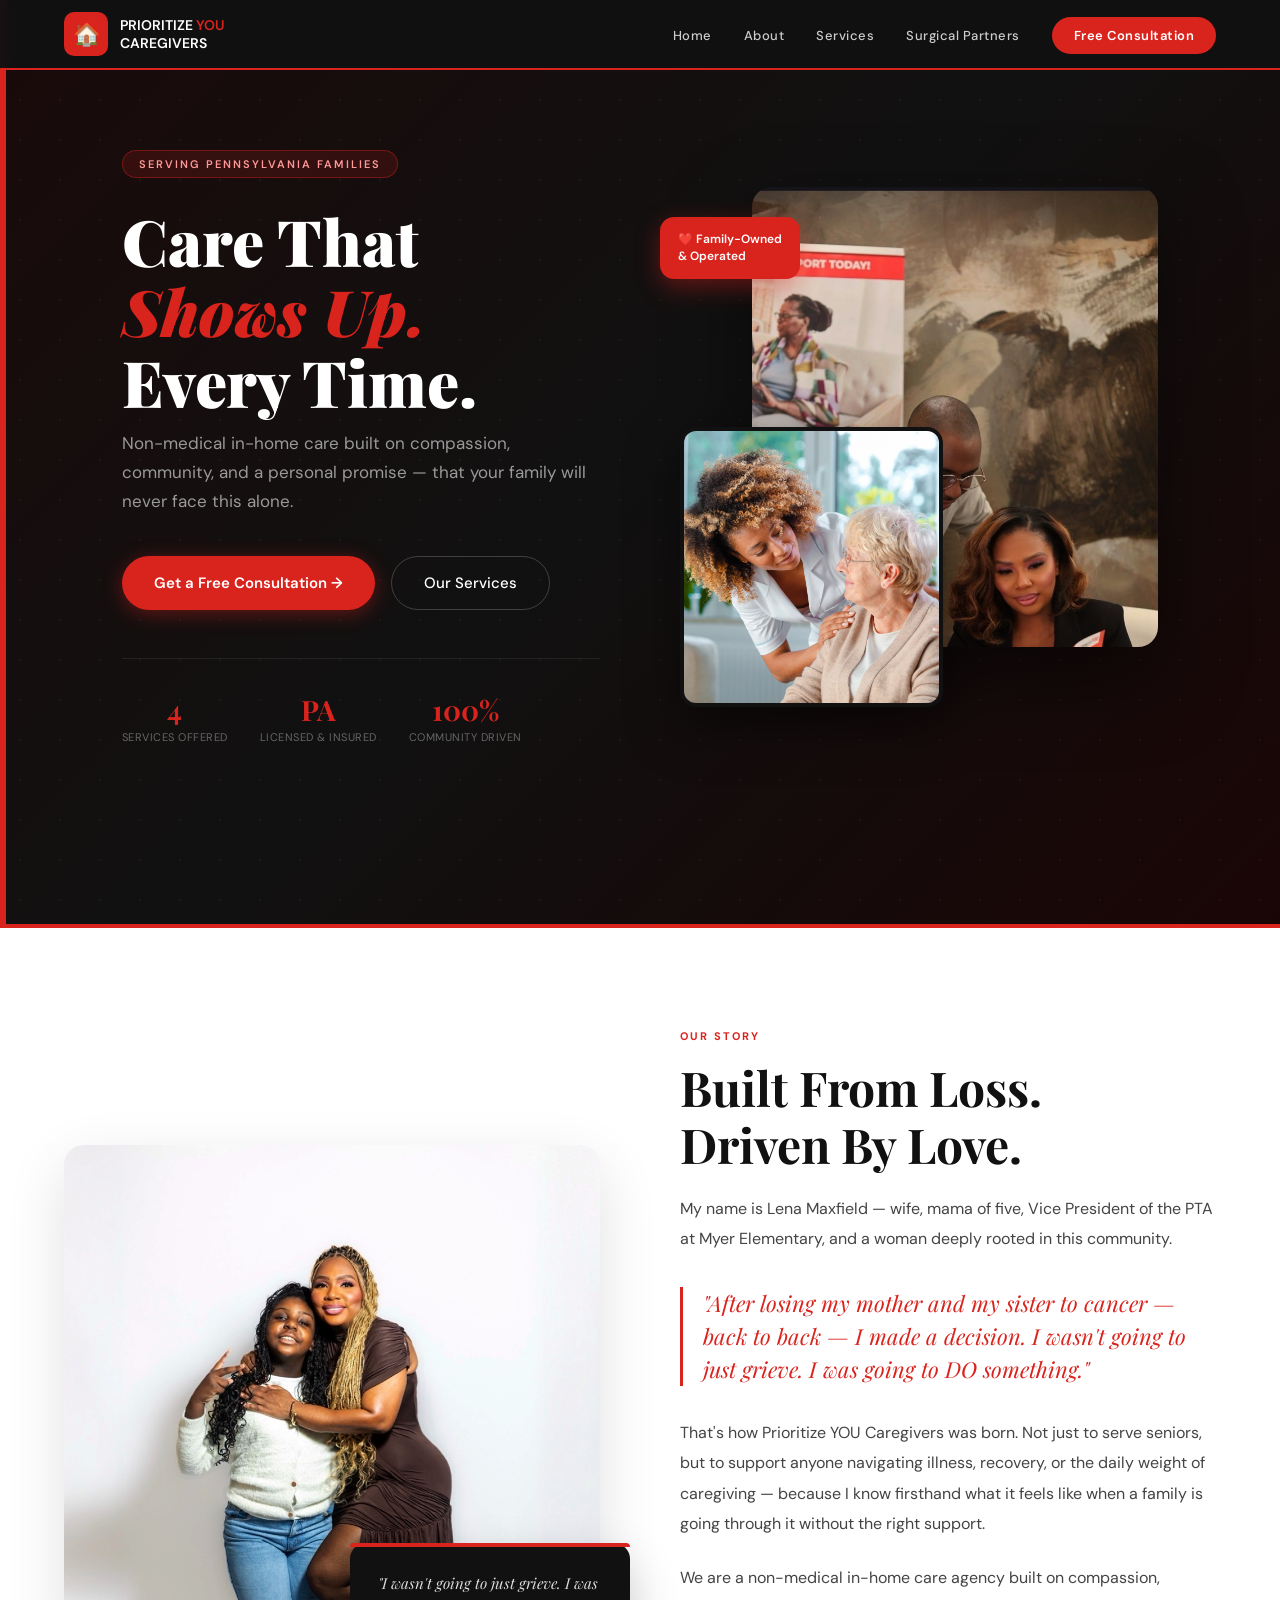
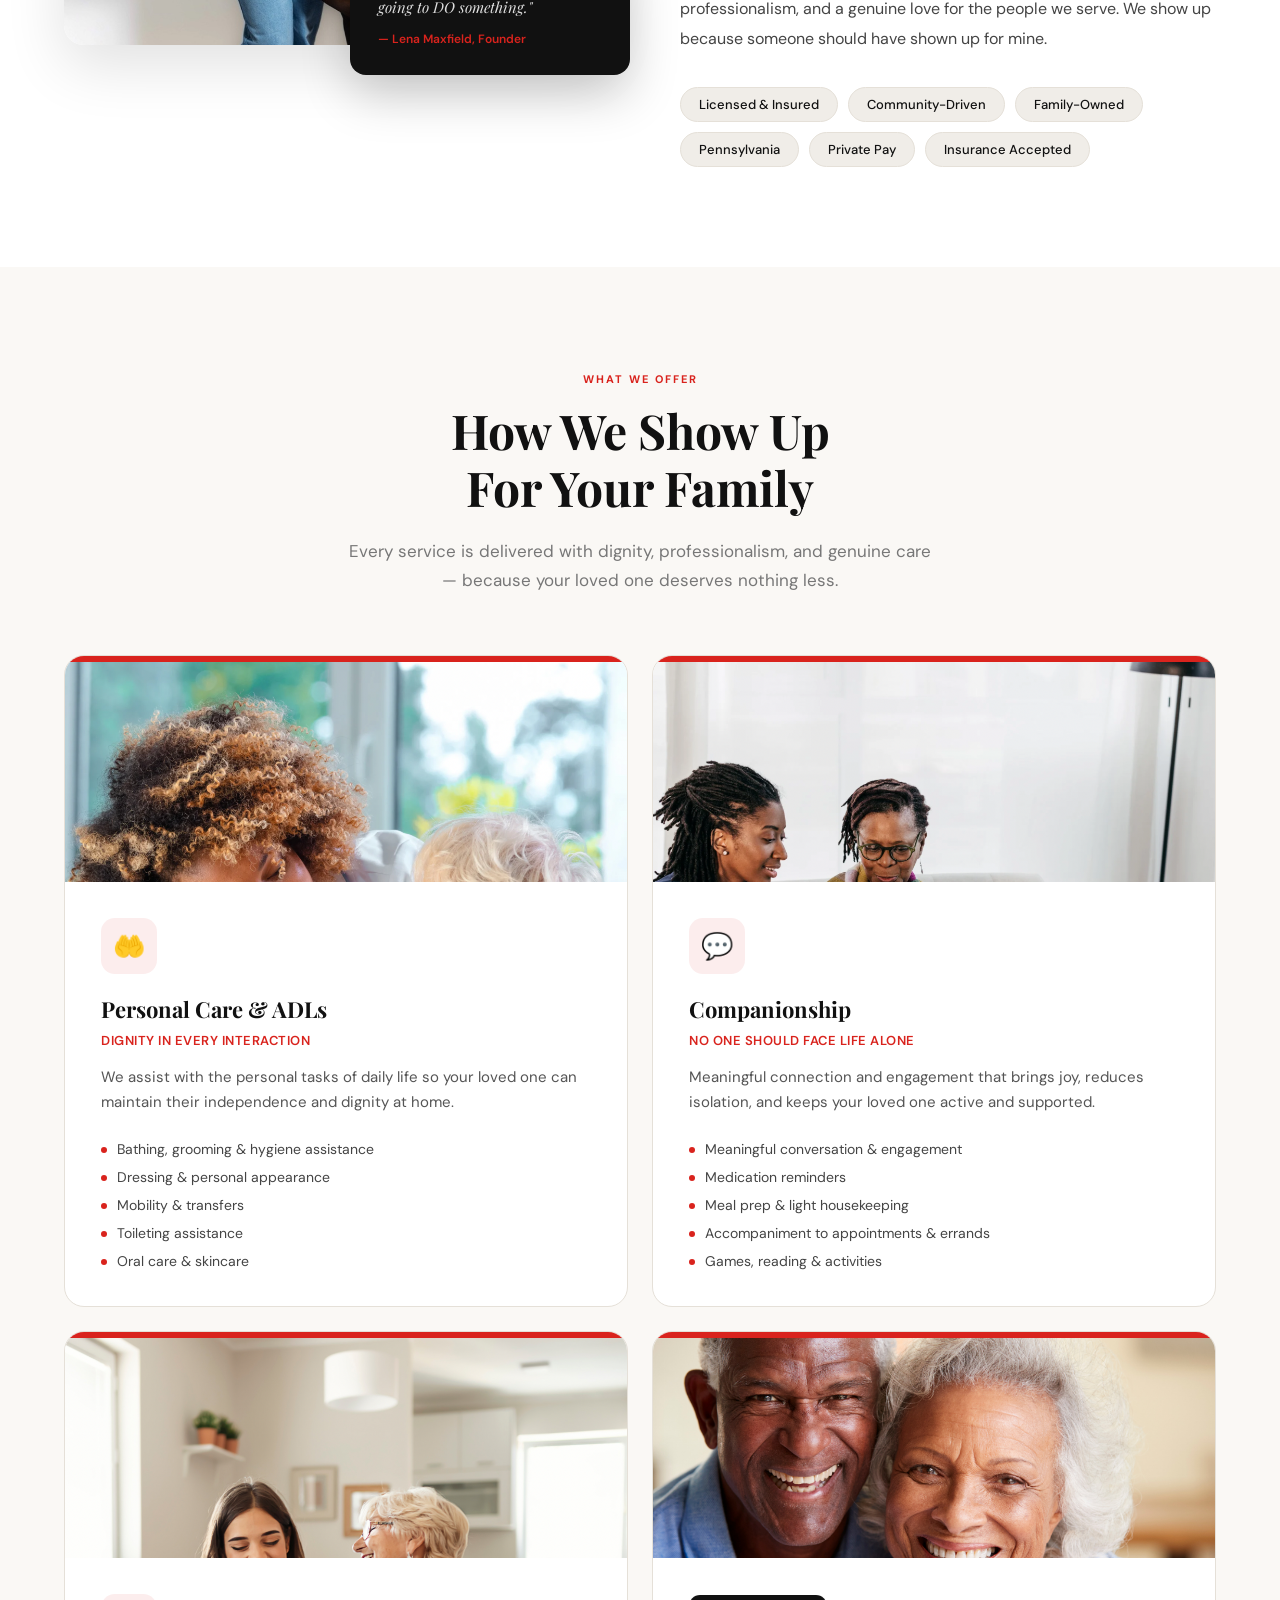
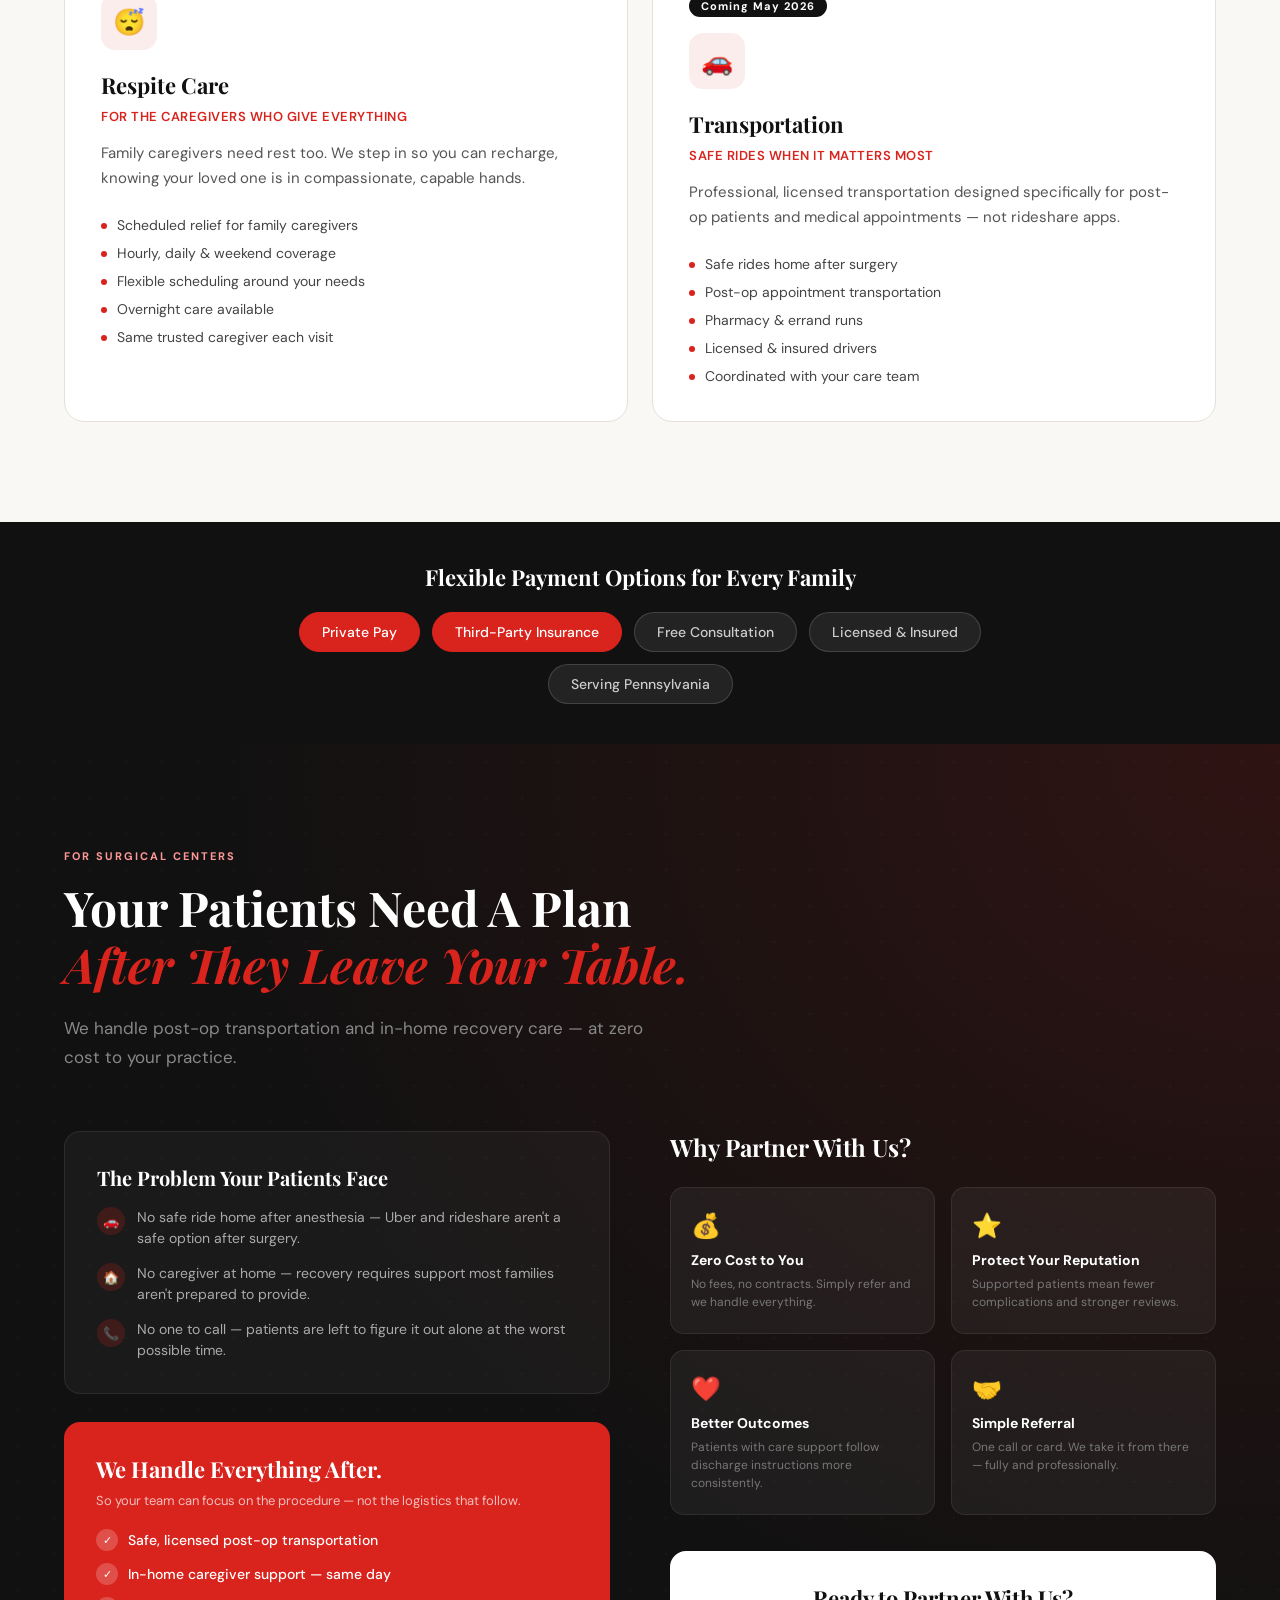
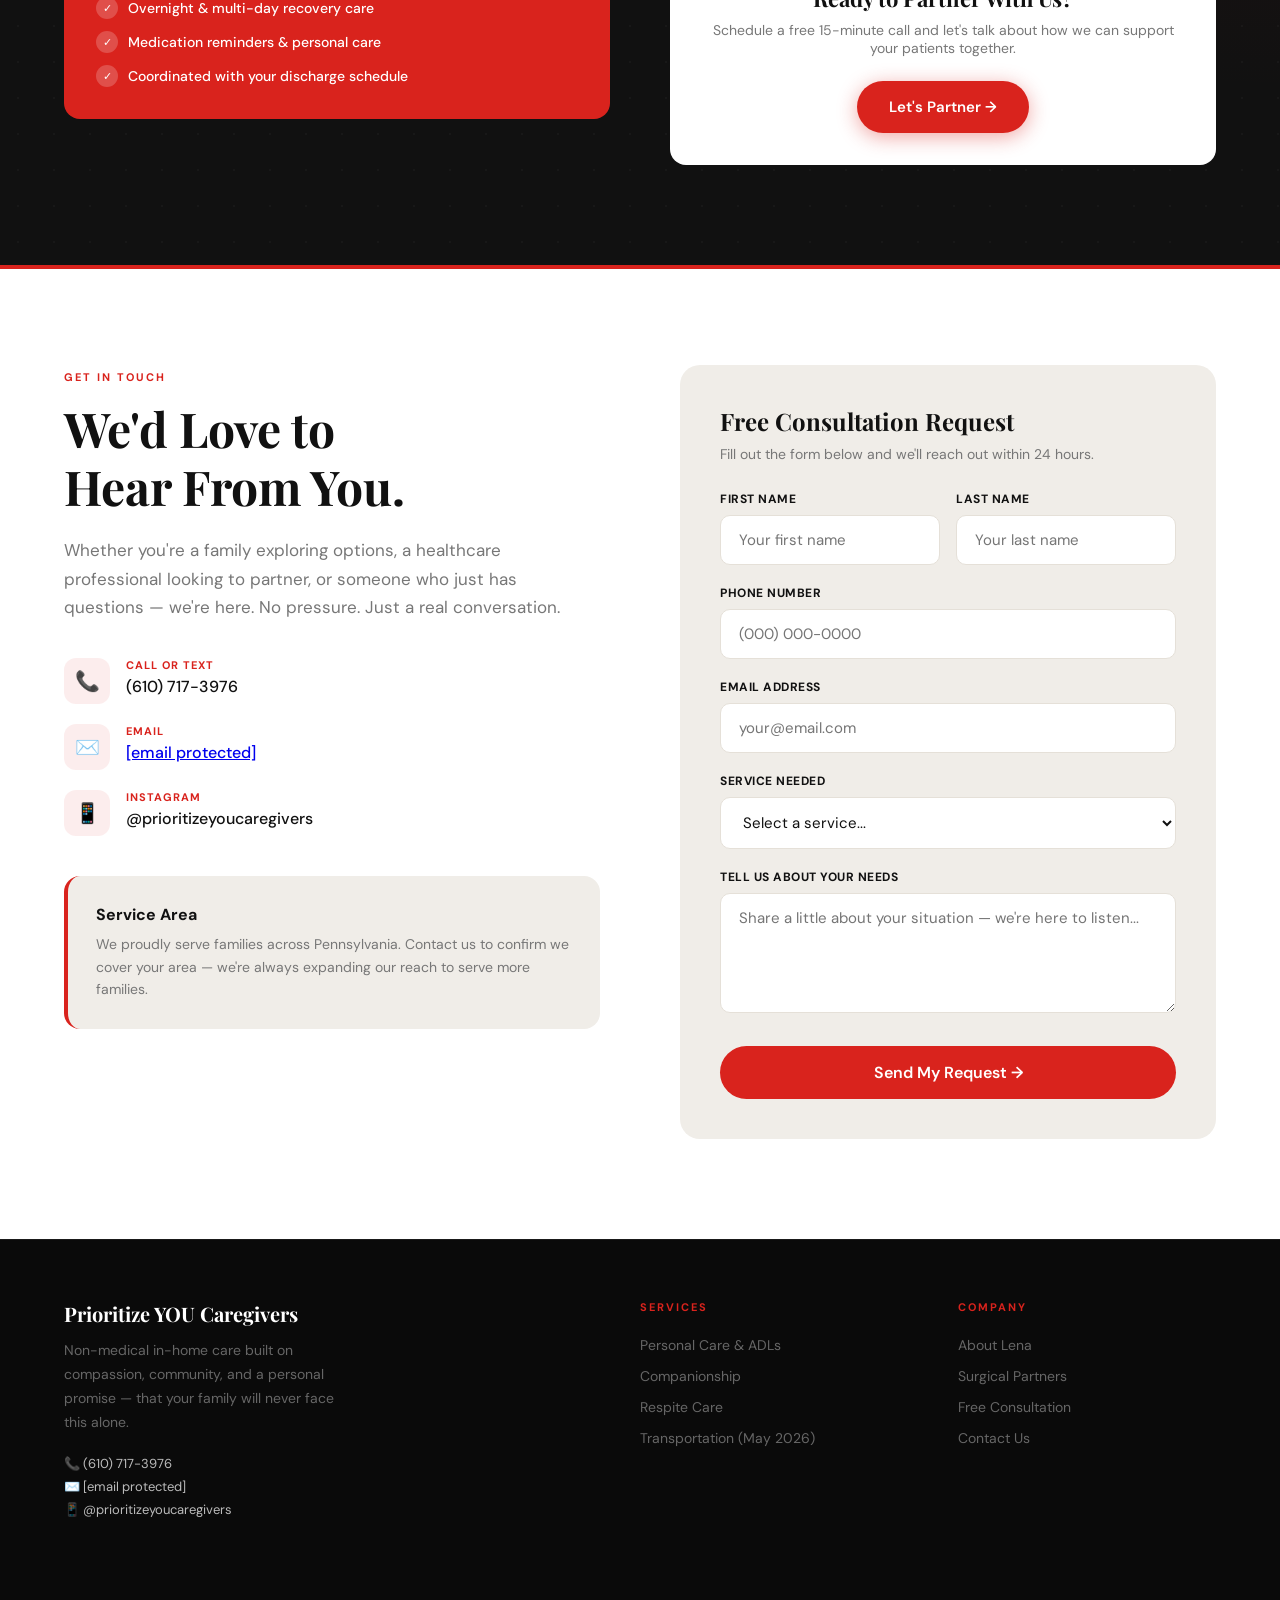
==== index.html @ 0d526bdb "Fix 404 error by renaming ' index.html' to 'index.html'" ====
<!DOCTYPE html>
<html lang="en">
<head>
<meta charset="UTF-8">
<meta name="viewport" content="width=device-width, initial-scale=1.0">
<title>Prioritize YOU Caregivers | In-Home Care Pennsylvania</title>
<link href="https://fonts.googleapis.com/css2?family=Playfair+Display:ital,wght@0,700;0,900;1,700&family=DM+Sans:wght@300;400;500;600&display=swap" rel="stylesheet">
<style>
  :root {
    --red: #D9231D;
    --red-dark: #B01D18;
    --black: #111111;
    --warm-white: #FAF8F5;
    --warm-gray: #F0EDE8;
    --mid: #777;
    --border: #E5E0D8;
    --gold: #C9A84C;
  }

  * { margin: 0; padding: 0; box-sizing: border-box; }

  html { scroll-behavior: smooth; }

  body {
    font-family: 'DM Sans', sans-serif;
    background: var(--warm-white);
    color: var(--black);
    overflow-x: hidden;
  }

  /* ── NAV ── */
  nav {
    position: fixed; top: 0; left: 0; right: 0;
    z-index: 100;
    background: rgba(17,17,17,0.96);
    backdrop-filter: blur(12px);
    padding: 0 5%;
    display: flex; align-items: center; justify-content: space-between;
    height: 70px;
    border-bottom: 2px solid var(--red);
  }
  .nav-logo {
    display: flex; align-items: center; gap: 12px;
    text-decoration: none;
  }
  .nav-logo-icon {
    width: 44px; height: 44px;
    background: var(--red);
    border-radius: 10px;
    display: flex; align-items: center; justify-content: center;
    font-size: 22px;
  }
  .nav-logo-text {
    font-family: 'DM Sans', sans-serif;
    font-weight: 600;
    font-size: 14px;
    color: white;
    line-height: 1.3;
  }
  .nav-logo-text span { color: var(--red); }
  .nav-links {
    display: flex; gap: 32px; list-style: none;
  }
  .nav-links a {
    color: #ccc;
    text-decoration: none;
    font-size: 13px;
    font-weight: 500;
    letter-spacing: 0.5px;
    transition: color 0.2s;
  }
  .nav-links a:hover { color: white; }
  .nav-cta {
    background: var(--red);
    color: white !important;
    padding: 10px 22px;
    border-radius: 100px;
    font-weight: 600 !important;
    transition: background 0.2s !important;
  }
  .nav-cta:hover { background: var(--red-dark) !important; color: white !important; }

  /* ── HERO ── */
  #home {
    min-height: 100vh;
    background: var(--black);
    position: relative;
    display: flex; align-items: center;
    overflow: hidden;
    padding-top: 70px;
  }
  .hero-bg {
    position: absolute; inset: 0;
    background: linear-gradient(135deg, #1a0a0a 0%, #111 50%, #1a0505 100%);
  }
  .hero-pattern {
    position: absolute; inset: 0;
    opacity: 0.04;
    background-image: radial-gradient(circle, #fff 1px, transparent 1px);
    background-size: 40px 40px;
  }
  .hero-red-bar {
    position: absolute; left: 0; top: 0; bottom: 0;
    width: 6px; background: var(--red);
  }
  .hero-content {
    position: relative; z-index: 2;
    max-width: 1200px; margin: 0 auto;
    padding: 80px 5%;
    display: grid; grid-template-columns: 1fr 1fr;
    gap: 80px; align-items: center;
  }
  .hero-left {}
  .hero-tag {
    display: inline-block;
    background: rgba(217,35,29,0.15);
    border: 1px solid rgba(217,35,29,0.4);
    color: #ff9999;
    font-size: 11px;
    font-weight: 600;
    letter-spacing: 2px;
    text-transform: uppercase;
    padding: 6px 16px;
    border-radius: 100px;
    margin-bottom: 28px;
  }
  .hero-h1 {
    font-family: 'Playfair Display', serif;
    font-size: clamp(42px, 5vw, 68px);
    font-weight: 900;
    color: white;
    line-height: 1.1;
    margin-bottom: 12px;
  }
  .hero-h1 em {
    font-style: italic;
    color: var(--red);
  }
  .hero-sub {
    font-size: 17px;
    color: #999;
    line-height: 1.7;
    margin-bottom: 40px;
    max-width: 480px;
  }
  .hero-actions {
    display: flex; gap: 16px; flex-wrap: wrap;
  }
  .btn-primary {
    background: var(--red);
    color: white;
    padding: 16px 32px;
    border-radius: 100px;
    font-weight: 600;
    font-size: 15px;
    text-decoration: none;
    display: inline-flex; align-items: center; gap: 8px;
    transition: all 0.2s;
    box-shadow: 0 4px 20px rgba(217,35,29,0.4);
  }
  .btn-primary:hover { background: var(--red-dark); transform: translateY(-2px); box-shadow: 0 8px 28px rgba(217,35,29,0.5); }
  .btn-secondary {
    background: transparent;
    color: white;
    padding: 16px 32px;
    border-radius: 100px;
    font-weight: 500;
    font-size: 15px;
    text-decoration: none;
    border: 1.5px solid rgba(255,255,255,0.2);
    transition: all 0.2s;
  }
  .btn-secondary:hover { border-color: rgba(255,255,255,0.5); background: rgba(255,255,255,0.05); }
  .hero-trust {
    margin-top: 48px;
    padding-top: 32px;
    border-top: 1px solid rgba(255,255,255,0.08);
    display: flex; gap: 32px;
  }
  .trust-item { text-align: center; }
  .trust-num {
    font-family: 'Playfair Display', serif;
    font-size: 28px;
    font-weight: 700;
    color: var(--red);
  }
  .trust-label { font-size: 11px; color: #666; letter-spacing: 0.5px; margin-top: 2px; }

  .hero-right {
    position: relative;
  }
  .hero-photo-stack {
    position: relative;
    height: 520px;
  }
  .hero-photo-main {
    position: absolute;
    right: 0; top: 0;
    width: 85%;
    height: 460px;
    border-radius: 20px;
    overflow: hidden;
    box-shadow: 0 30px 80px rgba(0,0,0,0.5);
  }
  .hero-photo-main img {
    width: 100%; height: 100%;
    object-fit: cover;
  }
  .hero-photo-accent {
    position: absolute;
    left: 0; bottom: 0;
    width: 55%;
    height: 280px;
    border-radius: 16px;
    overflow: hidden;
    border: 4px solid var(--black);
    box-shadow: 0 20px 50px rgba(0,0,0,0.5);
  }
  .hero-photo-accent img {
    width: 100%; height: 100%;
    object-fit: cover;
  }
  .hero-badge {
    position: absolute;
    top: 30px; left: -20px;
    background: var(--red);
    color: white;
    padding: 14px 18px;
    border-radius: 14px;
    font-size: 12px;
    font-weight: 600;
    line-height: 1.4;
    box-shadow: 0 8px 24px rgba(217,35,29,0.4);
    z-index: 3;
  }

  /* Photo placeholder */
  .photo-placeholder {
    width: 100%; height: 100%;
    display: flex; flex-direction: column;
    align-items: center; justify-content: center;
    gap: 8px;
    font-size: 13px;
    font-weight: 500;
    color: #888;
    text-align: center;
    padding: 20px;
  }
  .photo-placeholder-icon { font-size: 32px; opacity: 0.4; }

  /* ── SECTION SHARED ── */
  section { padding: 100px 5%; }
  .section-inner { max-width: 1200px; margin: 0 auto; }
  .section-tag {
    display: inline-block;
    font-size: 11px;
    font-weight: 700;
    letter-spacing: 2px;
    text-transform: uppercase;
    color: var(--red);
    margin-bottom: 16px;
  }
  .section-title {
    font-family: 'Playfair Display', serif;
    font-size: clamp(32px, 4vw, 48px);
    font-weight: 700;
    line-height: 1.2;
    margin-bottom: 20px;
  }
  .section-sub {
    font-size: 17px;
    color: var(--mid);
    line-height: 1.7;
    max-width: 600px;
  }

  /* ── ABOUT ── */
  #about {
    background: white;
    position: relative;
    overflow: hidden;
  }
  #about::before {
    content: '';
    position: absolute;
    top: 0; left: 0; right: 0;
    height: 4px;
    background: var(--red);
  }
  .about-grid {
    display: grid; grid-template-columns: 1fr 1fr;
    gap: 80px; align-items: center;
  }
  .about-photo {
    position: relative;
  }
  .about-photo-main {
    width: 100%; height: 500px;
    border-radius: 20px; overflow: hidden;
    box-shadow: 0 20px 60px rgba(0,0,0,0.12);
  }
  .about-photo-main img { width: 100%; height: 100%; object-fit: cover; }
  .about-quote-card {
    position: absolute;
    bottom: -30px; right: -30px;
    background: var(--black);
    color: white;
    padding: 28px;
    border-radius: 16px;
    max-width: 280px;
    box-shadow: 0 20px 50px rgba(0,0,0,0.2);
  }
  .about-quote-card::before {
    content: '';
    position: absolute;
    top: 0; left: 0; right: 0;
    height: 4px;
    background: var(--red);
    border-radius: 16px 16px 0 0;
  }
  .about-quote-text {
    font-family: 'Playfair Display', serif;
    font-style: italic;
    font-size: 15px;
    line-height: 1.6;
    color: #ddd;
    margin-bottom: 12px;
  }
  .about-quote-attr { font-size: 12px; color: var(--red); font-weight: 600; }

  .about-content {}
  .about-story {
    font-size: 16px;
    line-height: 1.9;
    color: #444;
    margin-bottom: 24px;
  }
  .about-highlight {
    font-family: 'Playfair Display', serif;
    font-size: 22px;
    font-style: italic;
    color: var(--red);
    border-left: 3px solid var(--red);
    padding-left: 20px;
    margin: 32px 0;
    line-height: 1.5;
  }
  .about-pills {
    display: flex; flex-wrap: wrap; gap: 10px;
    margin-top: 32px;
  }
  .about-pill {
    background: var(--warm-gray);
    border: 1px solid var(--border);
    padding: 8px 18px;
    border-radius: 100px;
    font-size: 13px;
    font-weight: 500;
    color: var(--black);
  }

  /* ── SERVICES ── */
  #services {
    background: var(--warm-white);
  }
  .services-header {
    text-align: center; margin-bottom: 60px;
  }
  .services-header .section-sub { margin: 0 auto; }
  .services-grid {
    display: grid; grid-template-columns: repeat(2, 1fr);
    gap: 24px;
  }
  .service-card {
    background: white;
    border: 1px solid var(--border);
    border-radius: 20px;
    overflow: hidden;
    transition: all 0.3s;
    position: relative;
  }
  .service-card:hover {
    transform: translateY(-6px);
    box-shadow: 0 20px 50px rgba(0,0,0,0.1);
    border-color: var(--red);
  }
  .service-card-top {
    height: 6px; background: var(--red);
  }
  .service-card-body { padding: 36px; }
  .service-icon {
    width: 56px; height: 56px;
    background: rgba(217,35,29,0.08);
    border-radius: 14px;
    display: flex; align-items: center; justify-content: center;
    font-size: 26px;
    margin-bottom: 20px;
  }
  .service-name {
    font-family: 'Playfair Display', serif;
    font-size: 22px;
    font-weight: 700;
    margin-bottom: 8px;
  }
  .service-tagline {
    font-size: 13px;
    color: var(--red);
    font-weight: 600;
    margin-bottom: 16px;
    text-transform: uppercase;
    letter-spacing: 0.5px;
  }
  .service-desc {
    font-size: 15px;
    color: #555;
    line-height: 1.7;
    margin-bottom: 24px;
  }
  .service-items {
    list-style: none; display: flex; flex-direction: column; gap: 10px;
  }
  .service-items li {
    display: flex; align-items: flex-start; gap: 10px;
    font-size: 14px; color: #444;
  }
  .service-items li::before {
    content: '';
    flex-shrink: 0;
    width: 6px; height: 6px;
    border-radius: 50%;
    background: var(--red);
    margin-top: 7px;
  }
  .service-coming {
    display: inline-block;
    background: var(--black);
    color: white;
    font-size: 11px;
    font-weight: 700;
    letter-spacing: 1px;
    padding: 4px 12px;
    border-radius: 100px;
    margin-bottom: 16px;
  }

  /* ── POST-OP PARTNERSHIP ── */
  #postop {
    background: var(--black);
    position: relative;
    overflow: hidden;
  }
  #postop::before {
    content: '';
    position: absolute; inset: 0;
    background: radial-gradient(ellipse at top right, rgba(217,35,29,0.15) 0%, transparent 60%);
    pointer-events: none;
  }
  .postop-pattern {
    position: absolute; inset: 0;
    opacity: 0.03;
    background-image: radial-gradient(circle, #fff 1px, transparent 1px);
    background-size: 36px 36px;
    pointer-events: none;
  }
  .postop-inner {
    position: relative; z-index: 2;
    max-width: 1200px; margin: 0 auto;
  }
  .postop-header { margin-bottom: 60px; }
  .postop-header .section-tag { color: #ff9999; }
  .postop-header .section-title { color: white; }
  .postop-header .section-sub { color: #888; }

  .postop-grid {
    display: grid; grid-template-columns: 1fr 1fr;
    gap: 60px; align-items: start;
  }
  .postop-left {}
  .postop-problem {
    background: rgba(255,255,255,0.04);
    border: 1px solid rgba(255,255,255,0.08);
    border-radius: 16px;
    padding: 32px;
    margin-bottom: 28px;
  }
  .postop-problem-title {
    font-family: 'Playfair Display', serif;
    font-size: 20px;
    font-weight: 700;
    color: white;
    margin-bottom: 16px;
  }
  .postop-problem-items {
    list-style: none; display: flex; flex-direction: column; gap: 14px;
  }
  .postop-problem-items li {
    display: flex; align-items: flex-start; gap: 12px;
    font-size: 14px; color: #aaa; line-height: 1.5;
  }
  .postop-problem-items li .pi {
    flex-shrink: 0;
    width: 28px; height: 28px;
    background: rgba(217,35,29,0.2);
    border-radius: 50%;
    display: flex; align-items: center; justify-content: center;
    font-size: 13px;
    color: #ff9999;
  }

  .postop-solution {
    background: var(--red);
    border-radius: 16px;
    padding: 32px;
  }
  .postop-solution-title {
    font-family: 'Playfair Display', serif;
    font-size: 22px;
    font-weight: 700;
    color: white;
    margin-bottom: 8px;
  }
  .postop-solution-sub { font-size: 13px; color: rgba(255,255,255,0.7); margin-bottom: 20px; }
  .postop-solution-items {
    list-style: none; display: flex; flex-direction: column; gap: 12px;
  }
  .postop-solution-items li {
    display: flex; align-items: center; gap: 10px;
    font-size: 14px; color: white; font-weight: 500;
  }
  .postop-solution-items li::before {
    content: '✓';
    width: 22px; height: 22px;
    background: rgba(255,255,255,0.2);
    border-radius: 50%;
    display: flex; align-items: center; justify-content: center;
    font-size: 11px;
    flex-shrink: 0;
  }

  .postop-right {}
  .postop-why-title {
    font-family: 'Playfair Display', serif;
    font-size: 24px;
    font-weight: 700;
    color: white;
    margin-bottom: 24px;
  }
  .postop-why-grid {
    display: grid; grid-template-columns: 1fr 1fr;
    gap: 16px; margin-bottom: 36px;
  }
  .postop-why-card {
    background: rgba(255,255,255,0.05);
    border: 1px solid rgba(255,255,255,0.08);
    border-radius: 14px;
    padding: 22px 20px;
    transition: all 0.2s;
  }
  .postop-why-card:hover {
    background: rgba(217,35,29,0.1);
    border-color: rgba(217,35,29,0.3);
  }
  .postop-why-icon { font-size: 24px; margin-bottom: 10px; }
  .postop-why-name {
    font-size: 14px; font-weight: 700; color: white; margin-bottom: 6px;
  }
  .postop-why-desc { font-size: 12px; color: #777; line-height: 1.5; }

  .postop-cta-box {
    background: white;
    border-radius: 16px;
    padding: 32px;
    text-align: center;
  }
  .postop-cta-box h3 {
    font-family: 'Playfair Display', serif;
    font-size: 22px;
    font-weight: 700;
    color: var(--black);
    margin-bottom: 8px;
  }
  .postop-cta-box p { font-size: 14px; color: var(--mid); margin-bottom: 24px; }
  .postop-cta-box .btn-primary { display: inline-flex; }

  /* ── CONTACT ── */
  #contact {
    background: white;
    position: relative;
  }
  #contact::before {
    content: '';
    position: absolute; top: 0; left: 0; right: 0;
    height: 4px; background: var(--red);
  }
  .contact-grid {
    display: grid; grid-template-columns: 1fr 1fr;
    gap: 80px; align-items: start;
  }
  .contact-left {}
  .contact-info-items {
    display: flex; flex-direction: column; gap: 20px;
    margin-top: 36px; margin-bottom: 40px;
  }
  .contact-info-item {
    display: flex; align-items: flex-start; gap: 16px;
  }
  .contact-info-icon {
    width: 46px; height: 46px;
    background: rgba(217,35,29,0.08);
    border-radius: 12px;
    display: flex; align-items: center; justify-content: center;
    font-size: 20px;
    flex-shrink: 0;
  }
  .contact-info-label {
    font-size: 11px; font-weight: 700;
    letter-spacing: 1px; text-transform: uppercase;
    color: var(--red); margin-bottom: 4px;
  }
  .contact-info-value {
    font-size: 16px; font-weight: 500; color: var(--black);
  }
  .contact-service-area {
    background: var(--warm-gray);
    border-radius: 16px;
    padding: 28px;
    border-left: 4px solid var(--red);
  }
  .contact-service-area h4 {
    font-weight: 700; margin-bottom: 8px;
  }
  .contact-service-area p { font-size: 14px; color: var(--mid); line-height: 1.6; }

  .contact-right {}
  .contact-form {
    background: var(--warm-gray);
    border-radius: 20px;
    padding: 40px;
  }
  .contact-form h3 {
    font-family: 'Playfair Display', serif;
    font-size: 24px;
    font-weight: 700;
    margin-bottom: 8px;
  }
  .contact-form p { font-size: 14px; color: var(--mid); margin-bottom: 28px; }
  .form-group { margin-bottom: 20px; }
  .form-group label {
    display: block;
    font-size: 12px; font-weight: 700;
    letter-spacing: 0.5px; text-transform: uppercase;
    color: var(--black); margin-bottom: 8px;
  }
  .form-group input,
  .form-group select,
  .form-group textarea {
    width: 100%;
    padding: 14px 18px;
    border: 1.5px solid var(--border);
    border-radius: 10px;
    font-family: 'DM Sans', sans-serif;
    font-size: 15px;
    background: white;
    color: var(--black);
    transition: border-color 0.2s;
    outline: none;
  }
  .form-group input:focus,
  .form-group select:focus,
  .form-group textarea:focus { border-color: var(--red); }
  .form-group textarea { resize: vertical; min-height: 120px; }
  .form-row { display: grid; grid-template-columns: 1fr 1fr; gap: 16px; }
  .form-submit {
    width: 100%;
    background: var(--red);
    color: white;
    border: none;
    padding: 16px;
    border-radius: 100px;
    font-family: 'DM Sans', sans-serif;
    font-size: 16px;
    font-weight: 600;
    cursor: pointer;
    transition: all 0.2s;
    margin-top: 8px;
  }
  .form-submit:hover { background: var(--red-dark); transform: translateY(-1px); }

  /* ── PAYMENT BANNER ── */
  .payment-banner {
    background: var(--black);
    padding: 40px 5%;
    text-align: center;
  }
  .payment-banner-inner {
    max-width: 800px; margin: 0 auto;
  }
  .payment-banner h3 {
    font-family: 'Playfair Display', serif;
    font-size: 22px;
    color: white;
    margin-bottom: 20px;
  }
  .payment-pills {
    display: flex; justify-content: center;
    gap: 12px; flex-wrap: wrap;
  }
  .payment-pill {
    background: rgba(255,255,255,0.08);
    border: 1px solid rgba(255,255,255,0.15);
    color: #ccc;
    padding: 10px 22px;
    border-radius: 100px;
    font-size: 14px;
    font-weight: 500;
  }
  .payment-pill.highlight {
    background: var(--red);
    border-color: var(--red);
    color: white;
  }

  /* ── FOOTER ── */
  footer {
    background: #0a0a0a;
    padding: 60px 5% 30px;
    border-top: 1px solid #1a1a1a;
  }
  .footer-grid {
    max-width: 1200px; margin: 0 auto;
    display: grid; grid-template-columns: 2fr 1fr 1fr;
    gap: 60px; margin-bottom: 48px;
  }
  .footer-brand-name {
    font-family: 'Playfair Display', serif;
    font-size: 20px;
    font-weight: 700;
    color: white;
    margin-bottom: 12px;
  }
  .footer-brand-desc {
    font-size: 14px; color: #666;
    line-height: 1.7; max-width: 280px;
    margin-bottom: 20px;
  }
  .footer-contact-line {
    font-size: 13px; color: #888;
    margin-bottom: 6px;
  }
  .footer-contact-line a { color: #bbb; text-decoration: none; }
  .footer-contact-line a:hover { color: var(--red); }
  .footer-col-title {
    font-size: 11px; font-weight: 700;
    letter-spacing: 2px; text-transform: uppercase;
    color: var(--red); margin-bottom: 20px;
  }
  .footer-links { list-style: none; display: flex; flex-direction: column; gap: 10px; }
  .footer-links a {
    font-size: 14px; color: #666;
    text-decoration: none; transition: color 0.2s;
  }
  .footer-links a:hover { color: white; }
  .footer-bottom {
    max-width: 1200px; margin: 0 auto;
    padding-top: 24px;
    border-top: 1px solid #1a1a1a;
    display: flex; align-items: center; justify-content: space-between;
  }
  .footer-copy { font-size: 12px; color: #444; }
  .footer-badge {
    font-size: 11px; color: #555;
    background: rgba(217,35,29,0.1);
    border: 1px solid rgba(217,35,29,0.2);
    color: #ff9999;
    padding: 4px 14px;
    border-radius: 100px;
  }

  /* ── ANIMATIONS ── */
  @keyframes fadeUp {
    from { opacity: 0; transform: translateY(30px); }
    to { opacity: 1; transform: translateY(0); }
  }
  .fade-up {
    animation: fadeUp 0.7s ease forwards;
  }
  .fade-up-2 { animation-delay: 0.15s; opacity: 0; }
  .fade-up-3 { animation-delay: 0.3s; opacity: 0; }
  .fade-up-4 { animation-delay: 0.45s; opacity: 0; }

  /* ── RESPONSIVE ── */
  @media (max-width: 900px) {
    .hero-content { grid-template-columns: 1fr; gap: 40px; }
    .hero-right { display: none; }
    .about-grid { grid-template-columns: 1fr; }
    .about-quote-card { display: none; }
    .services-grid { grid-template-columns: 1fr; }
    .postop-grid { grid-template-columns: 1fr; }
    .contact-grid { grid-template-columns: 1fr; }
    .footer-grid { grid-template-columns: 1fr; gap: 40px; }
    .nav-links { display: none; }
    .form-row { grid-template-columns: 1fr; }
  }
</style>
</head>
<body>

<!-- NAV -->
<nav>
  <a href="#home" class="nav-logo">
    <div class="nav-logo-icon">🏠</div>
    <div class="nav-logo-text">
      PRIORITIZE <span>YOU</span><br>CAREGIVERS
    </div>
  </a>
  <ul class="nav-links">
    <li><a href="#home">Home</a></li>
    <li><a href="#about">About</a></li>
    <li><a href="#services">Services</a></li>
    <li><a href="#postop">Surgical Partners</a></li>
    <li><a href="#contact" class="nav-cta">Free Consultation</a></li>
  </ul>
</nav>

<!-- HERO -->
<section id="home">
  <div class="hero-bg"></div>
  <div class="hero-pattern"></div>
  <div class="hero-red-bar"></div>
  <div class="hero-content">
    <div class="hero-left">
      <div class="hero-tag fade-up">Serving Pennsylvania Families</div>
      <h1 class="hero-h1 fade-up fade-up-2">Care That <em>Shows Up.</em><br>Every Time.</h1>
      <p class="hero-sub fade-up fade-up-3">Non-medical in-home care built on compassion, community, and a personal promise — that your family will never face this alone.</p>
      <div class="hero-actions fade-up fade-up-4">
        <a href="#contact" class="btn-primary">Get a Free Consultation →</a>
        <a href="#services" class="btn-secondary">Our Services</a>
      </div>
      <div class="hero-trust fade-up fade-up-4">
        <div class="trust-item">
          <div class="trust-num">4</div>
          <div class="trust-label">SERVICES OFFERED</div>
        </div>
        <div class="trust-item">
          <div class="trust-num">PA</div>
          <div class="trust-label">LICENSED & INSURED</div>
        </div>
        <div class="trust-item">
          <div class="trust-num">100%</div>
          <div class="trust-label">COMMUNITY DRIVEN</div>
        </div>
      </div>
    </div>
    <div class="hero-right">
      <div class="hero-photo-stack">
        <div class="hero-badge">
          ❤️ Family-Owned<br>& Operated
        </div>
        <div class="hero-photo-main">
          <img src="[data-uri]" alt="Lena Maxfield - Owner Prioritize YOU Caregivers" style="width:100%;height:100%;object-fit:cover;object-position:center top;">
        </div>
        <div class="hero-photo-accent">
          <img src="[data-uri]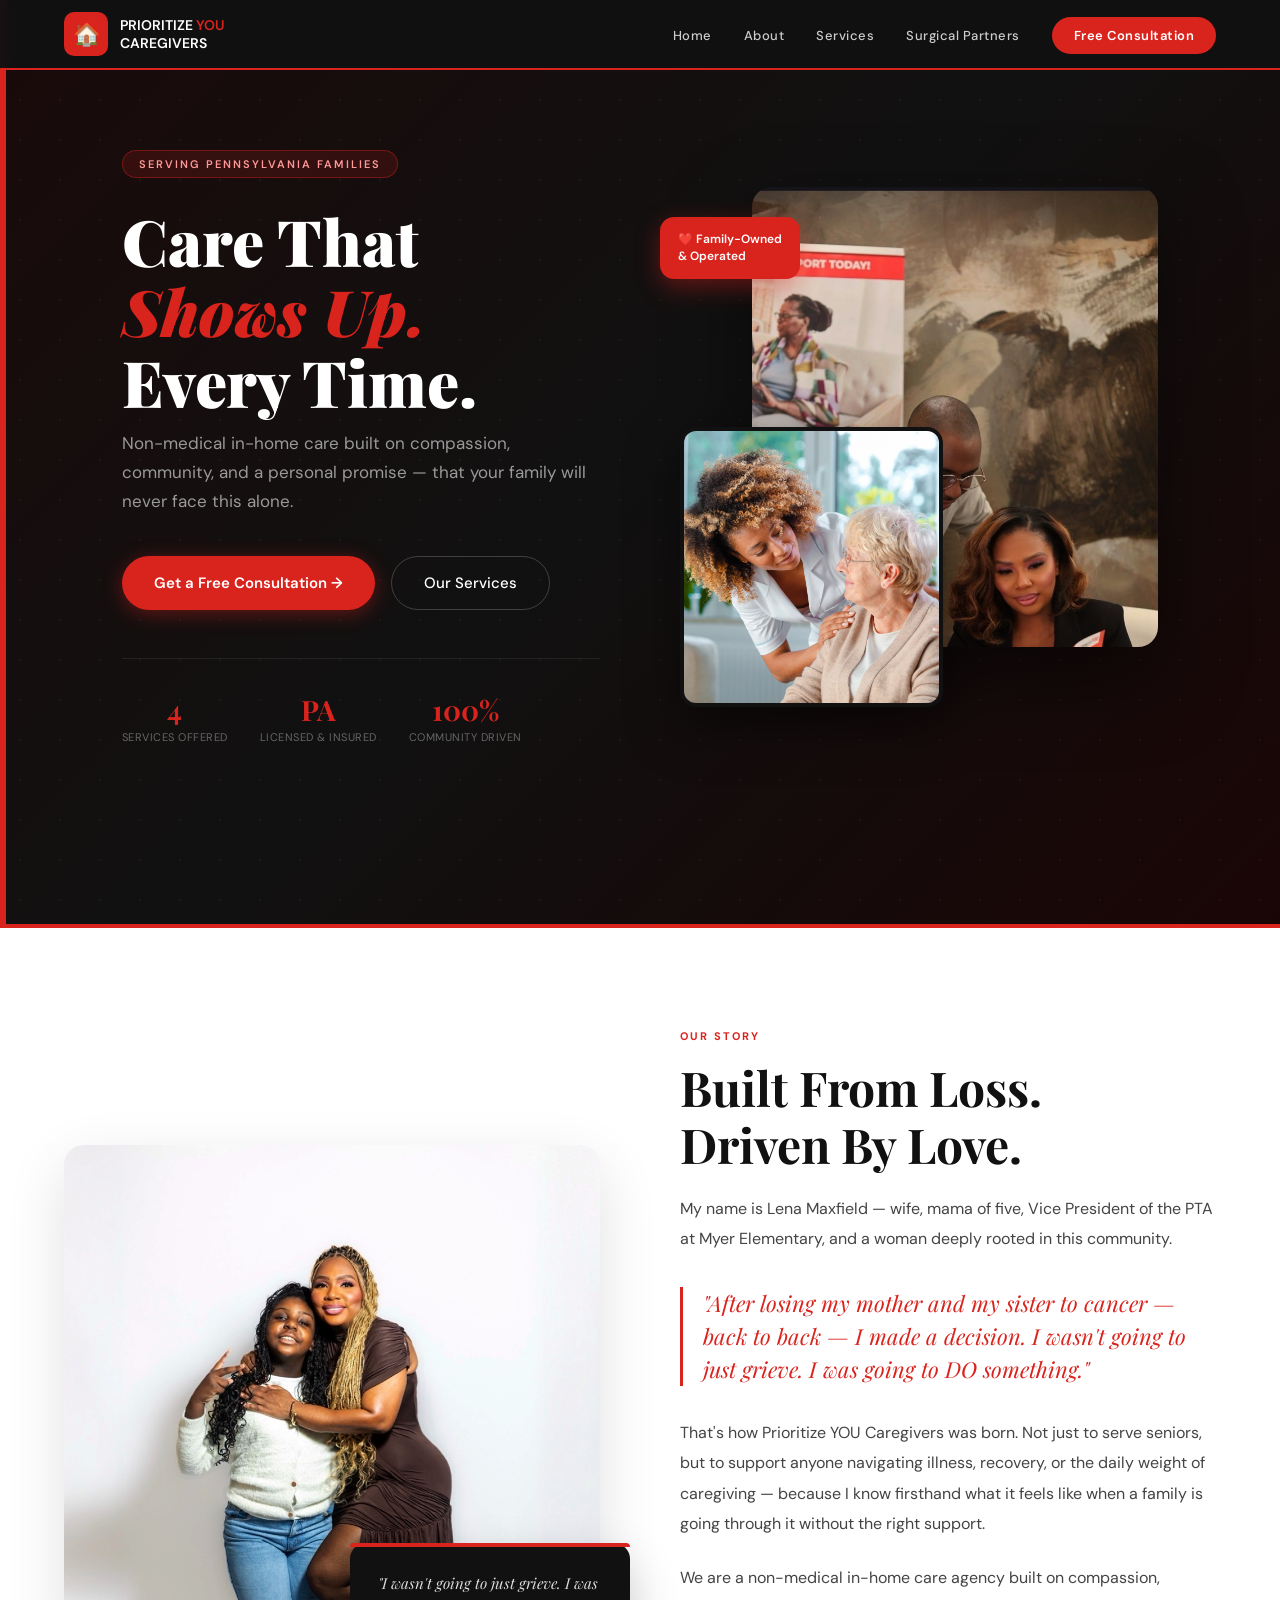
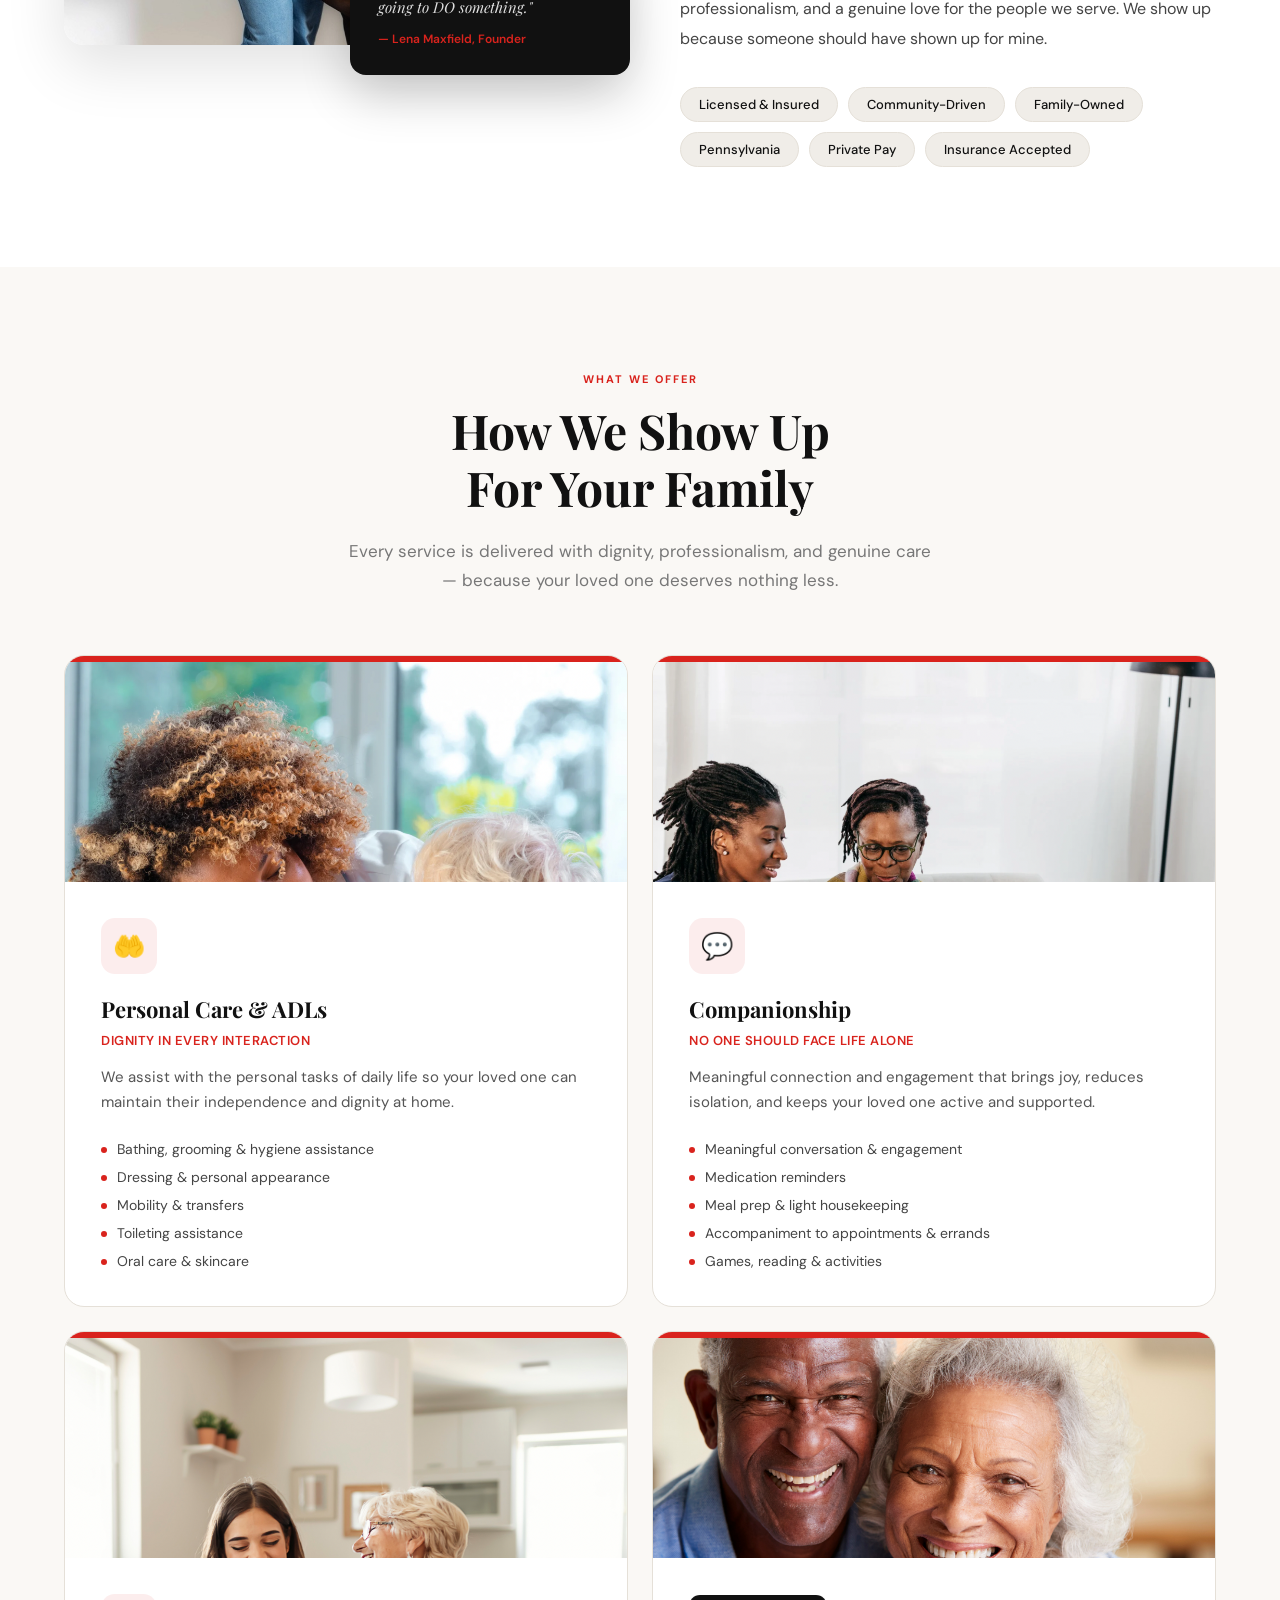
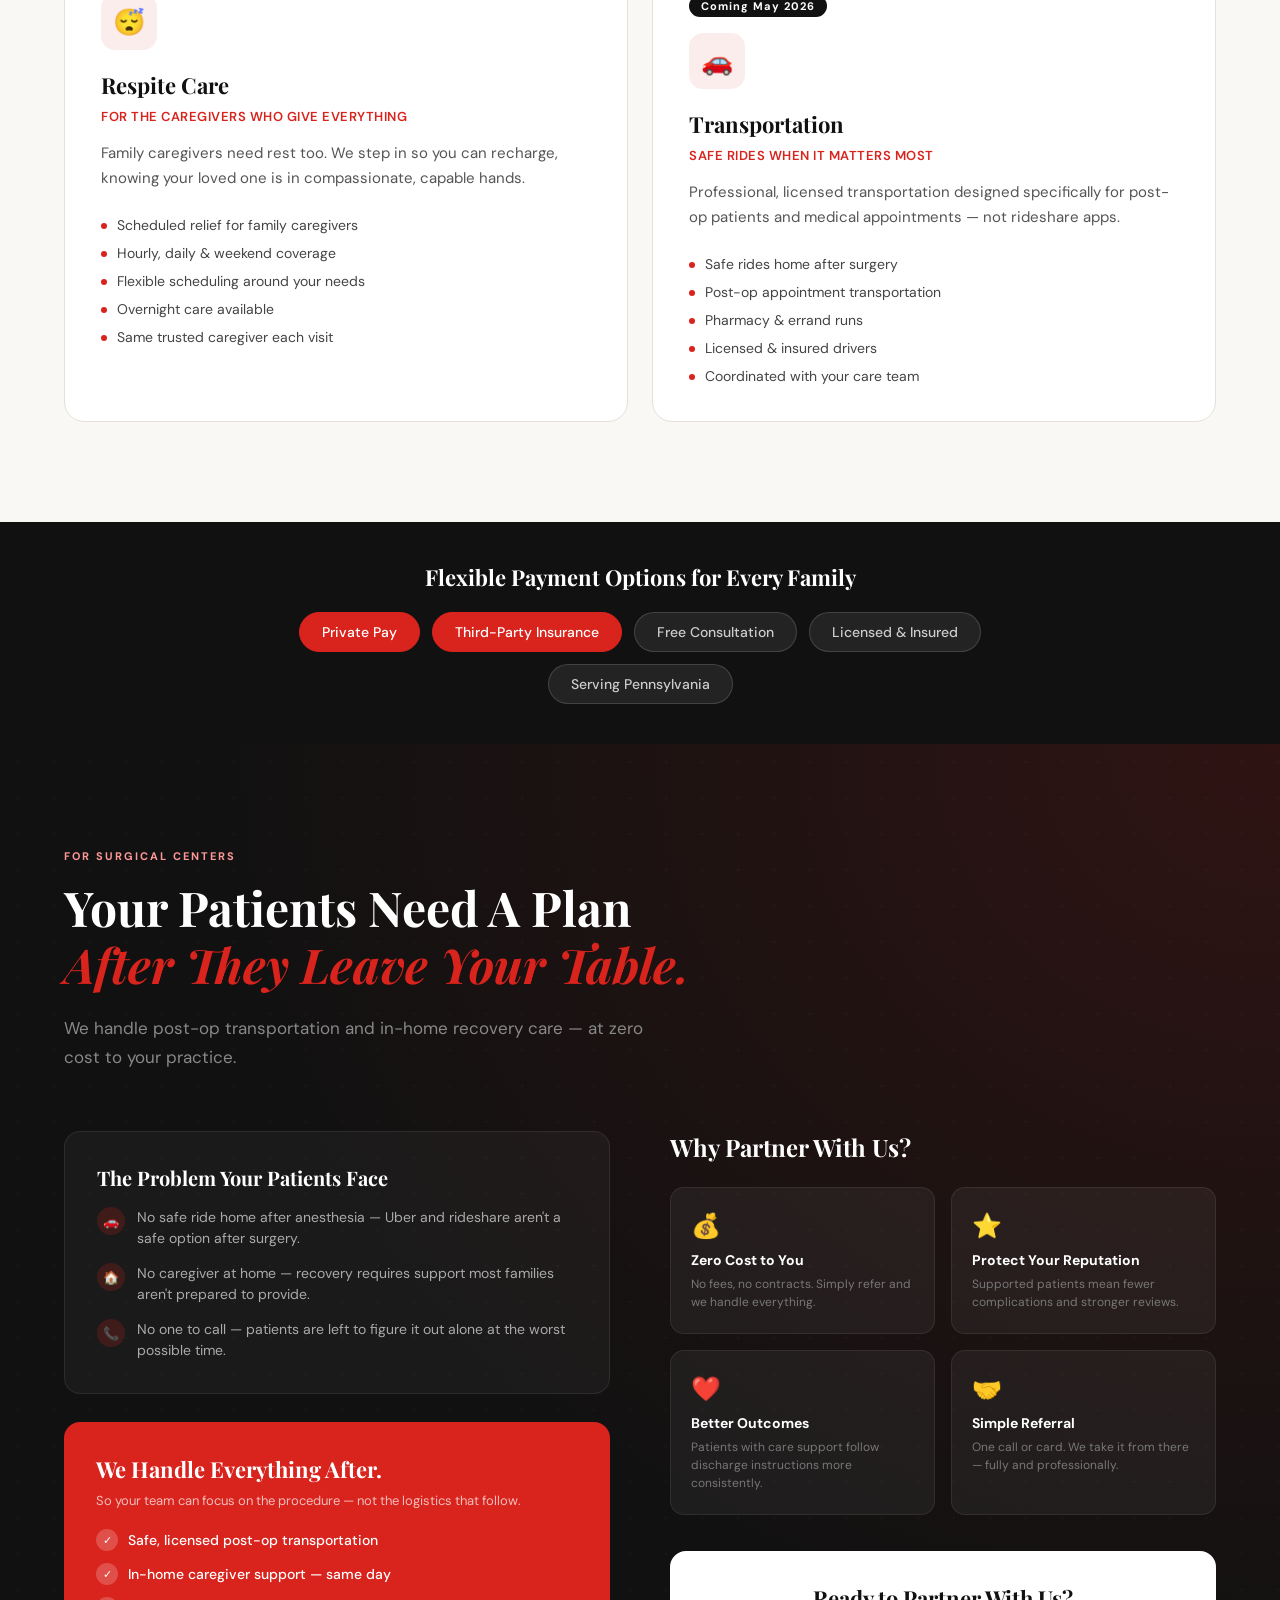
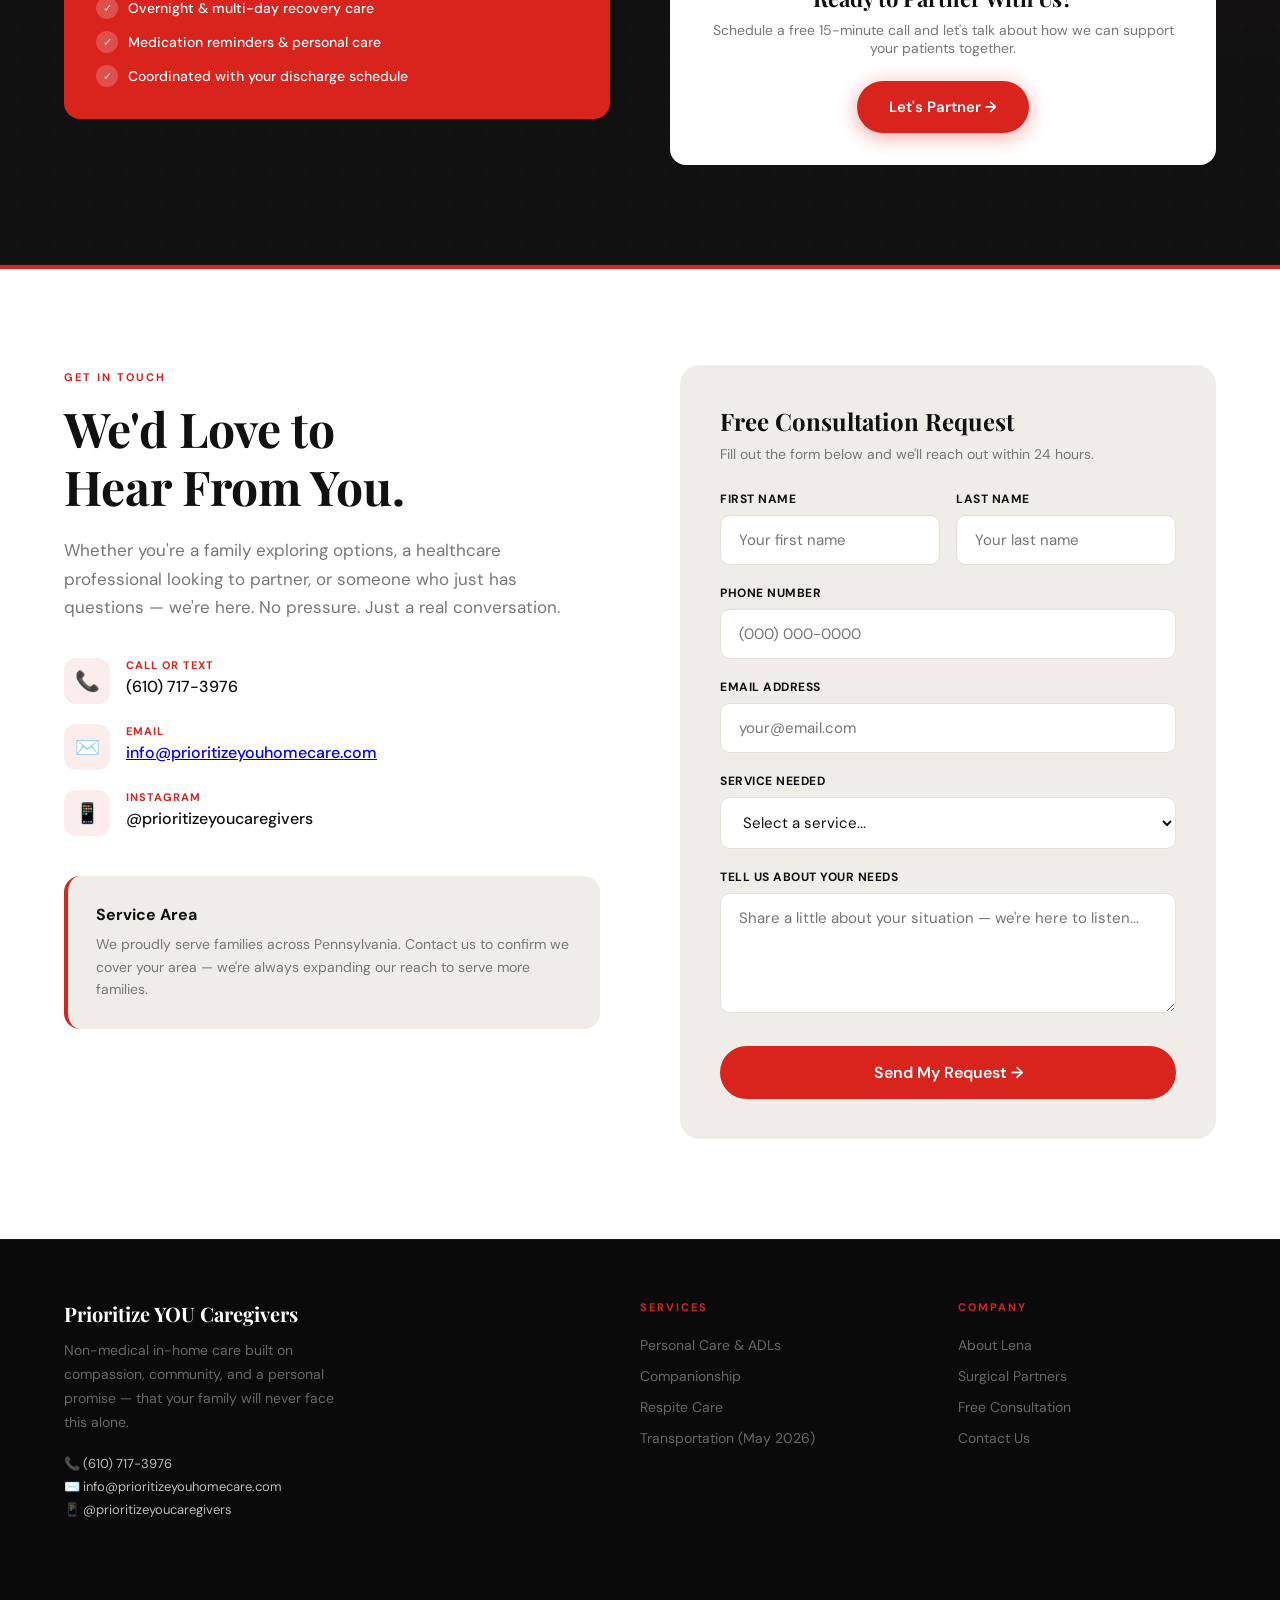
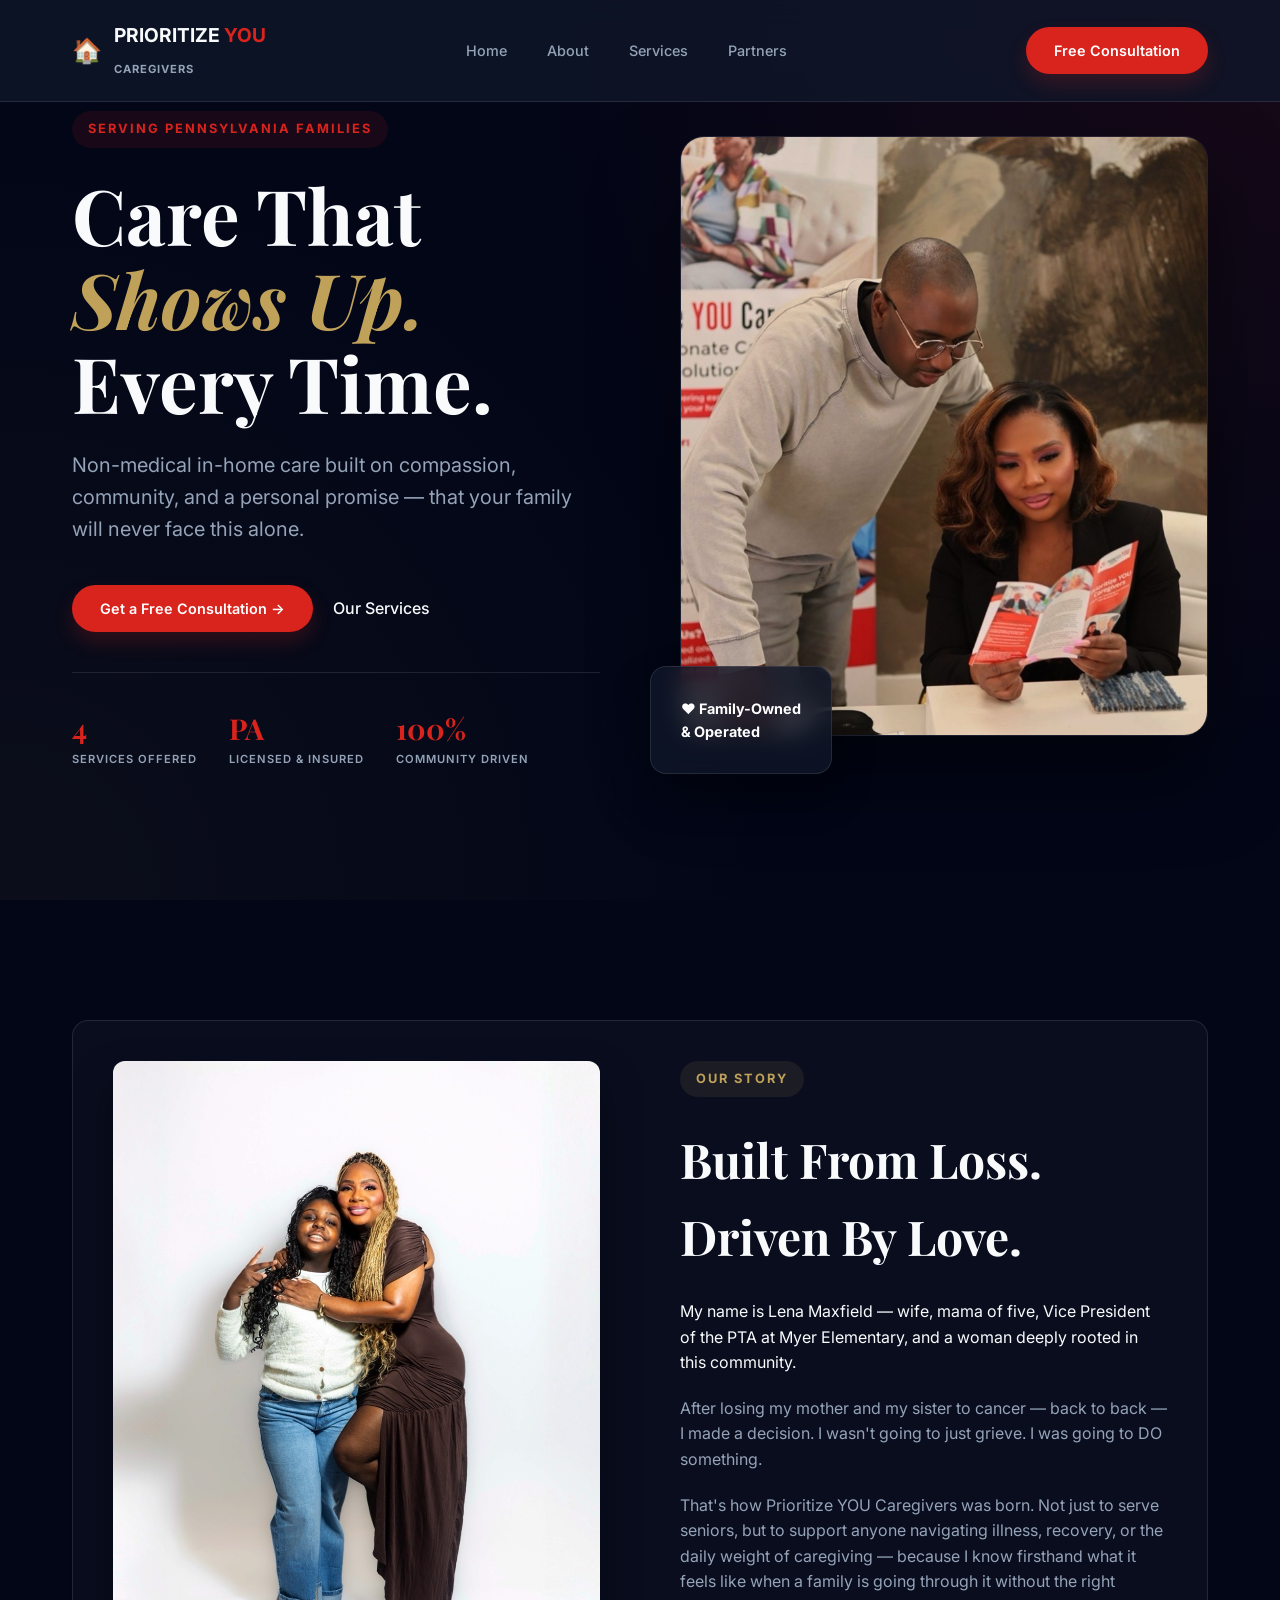
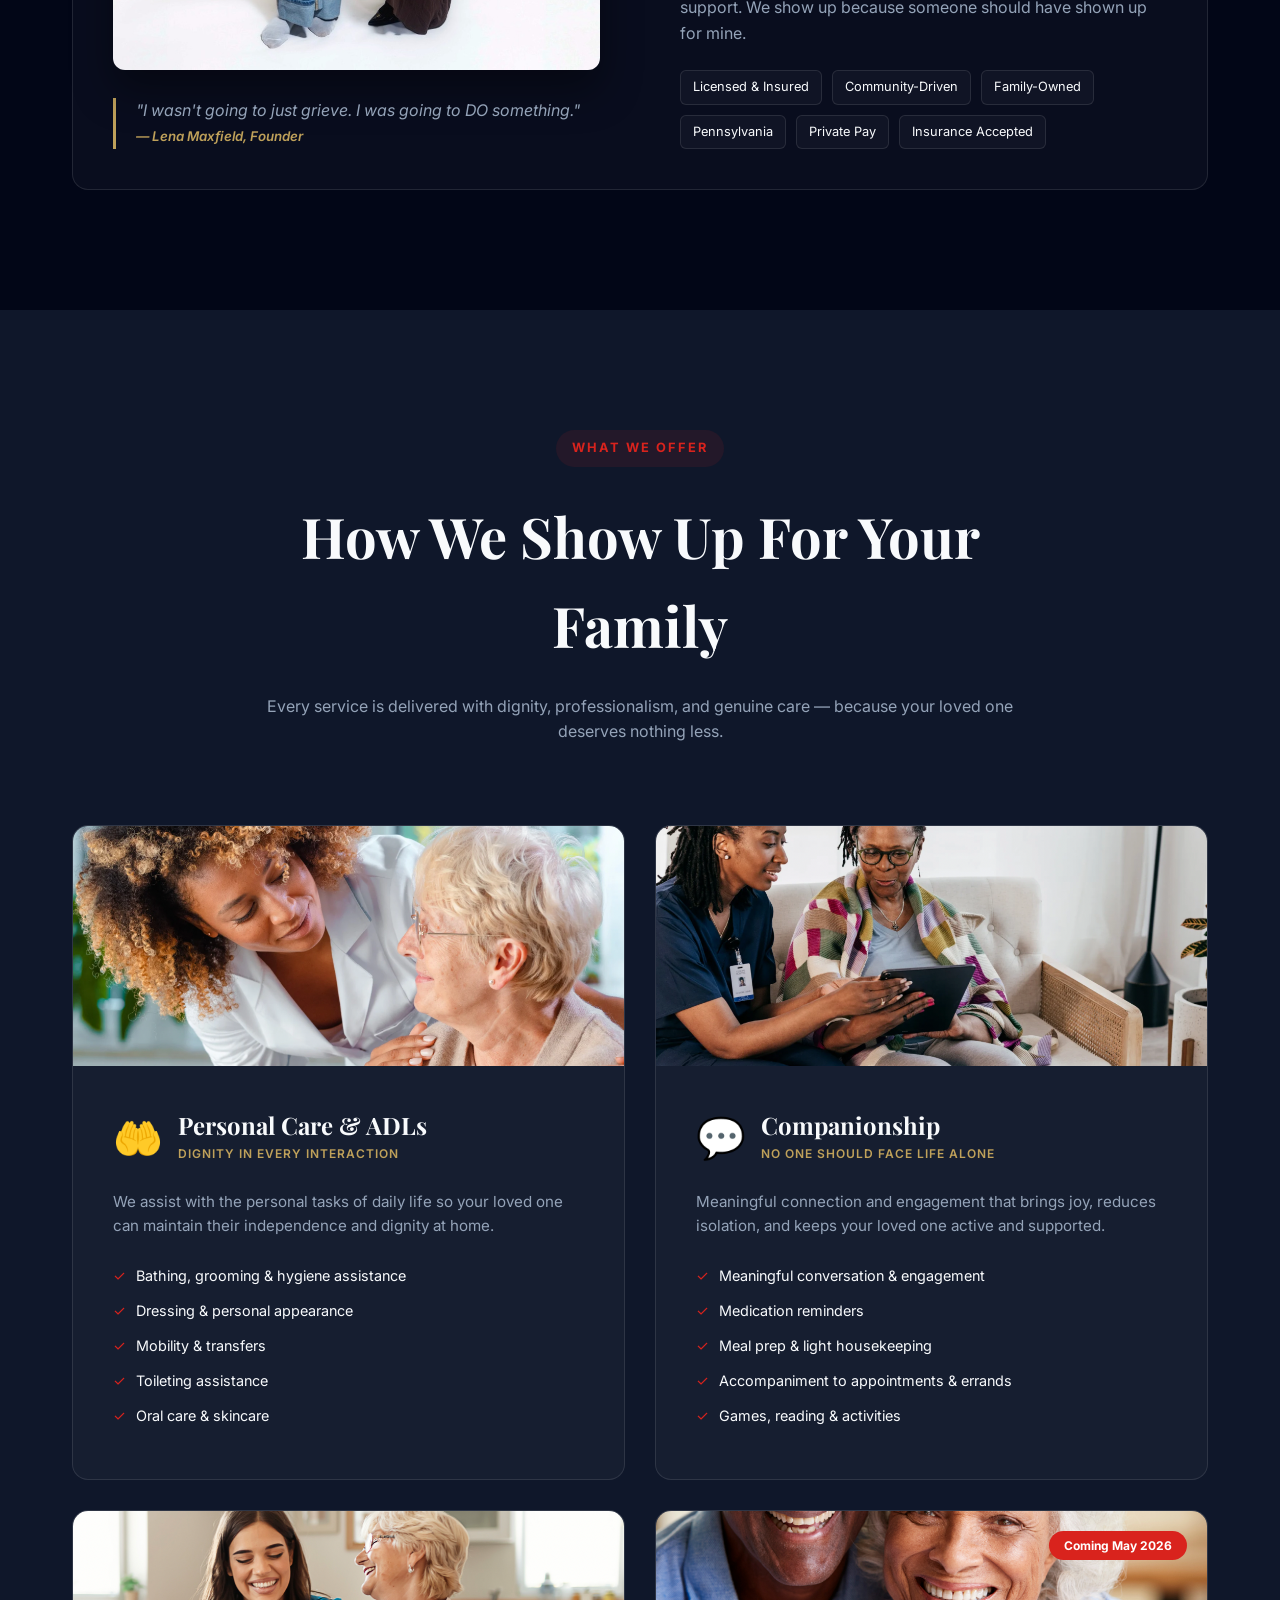
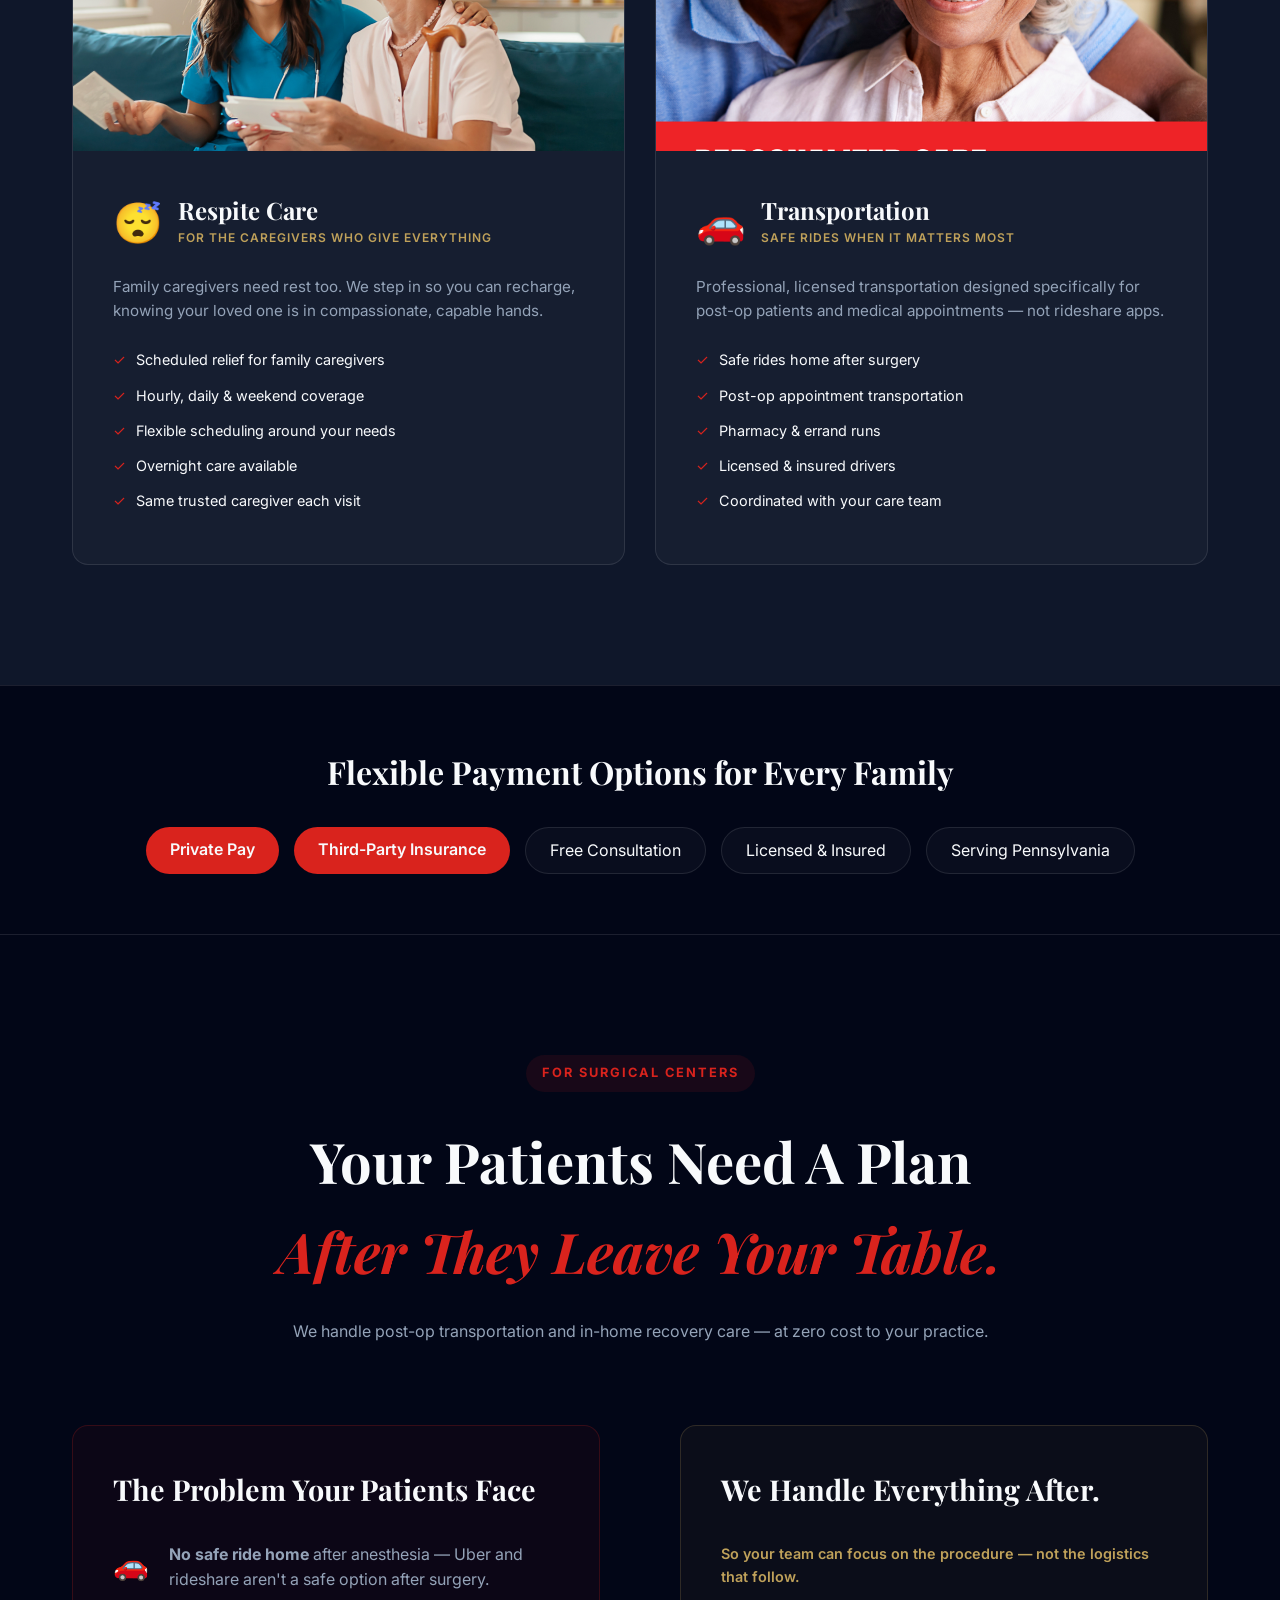
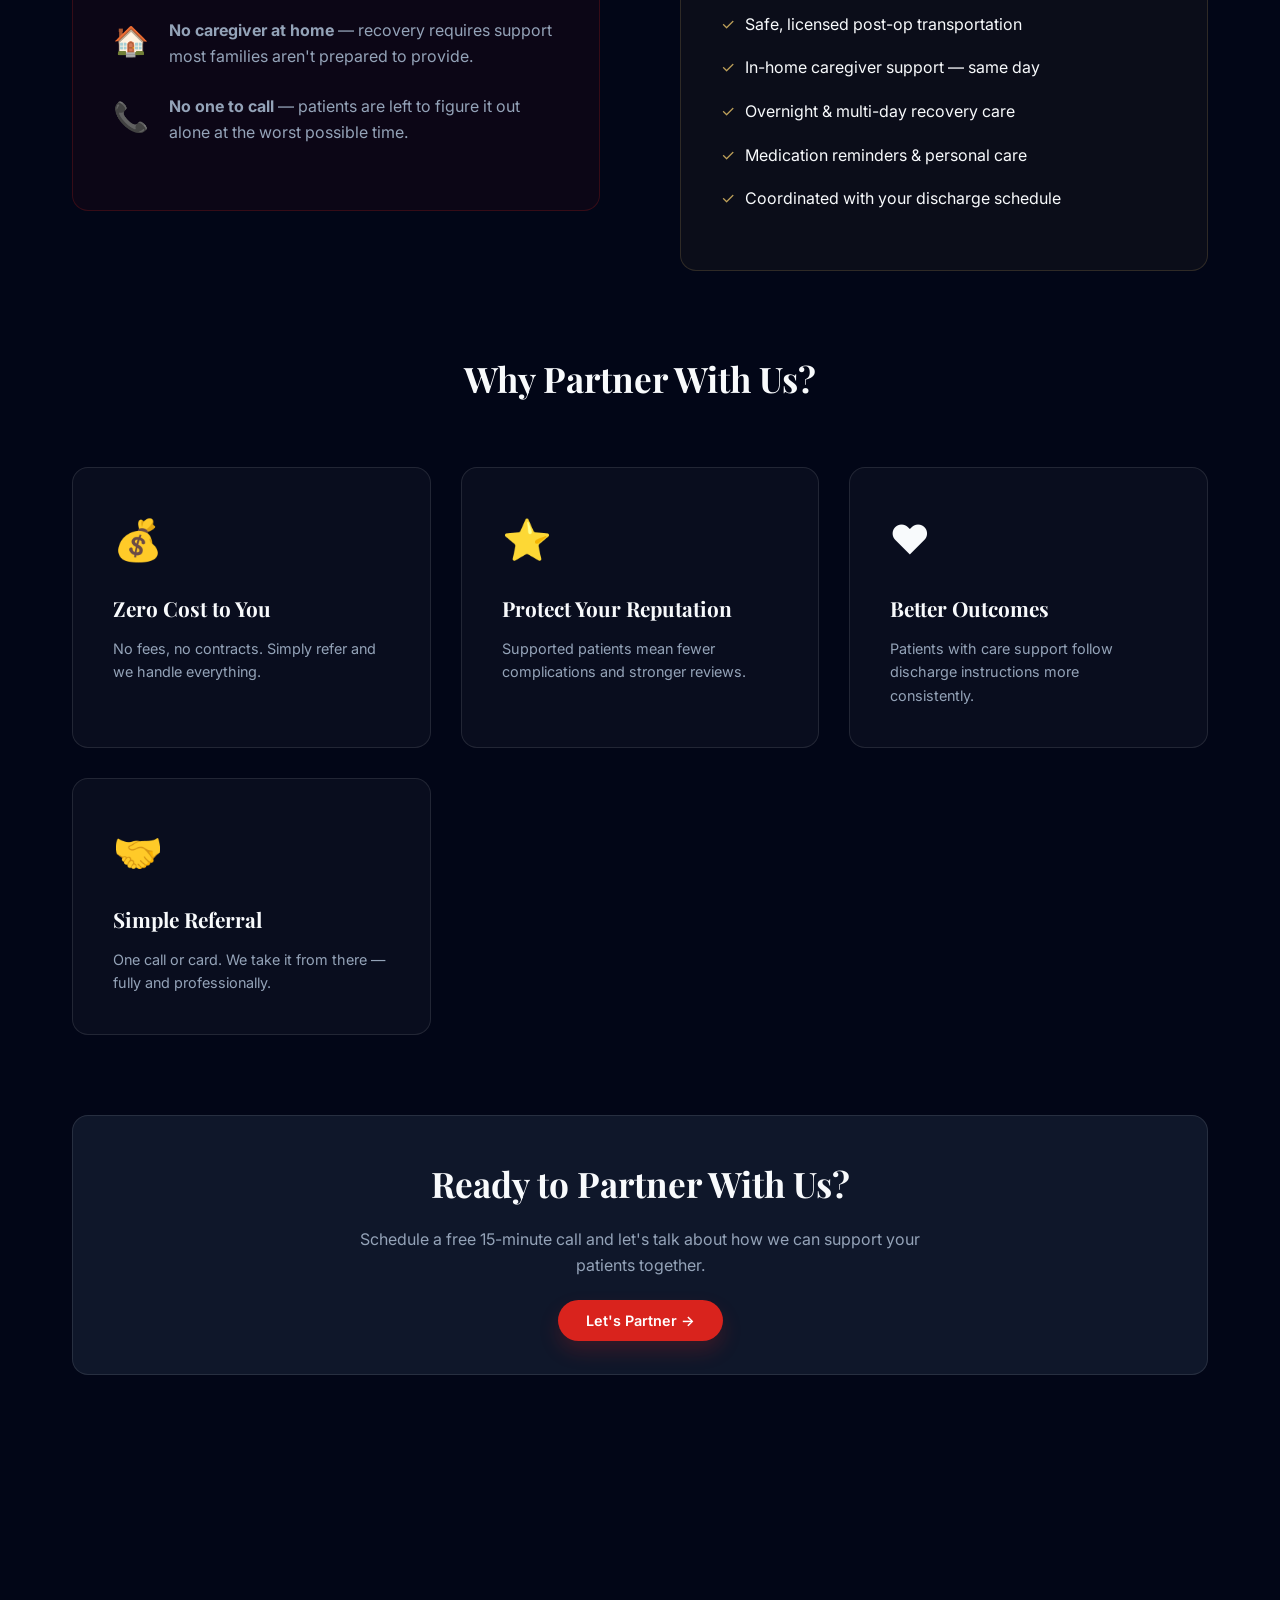
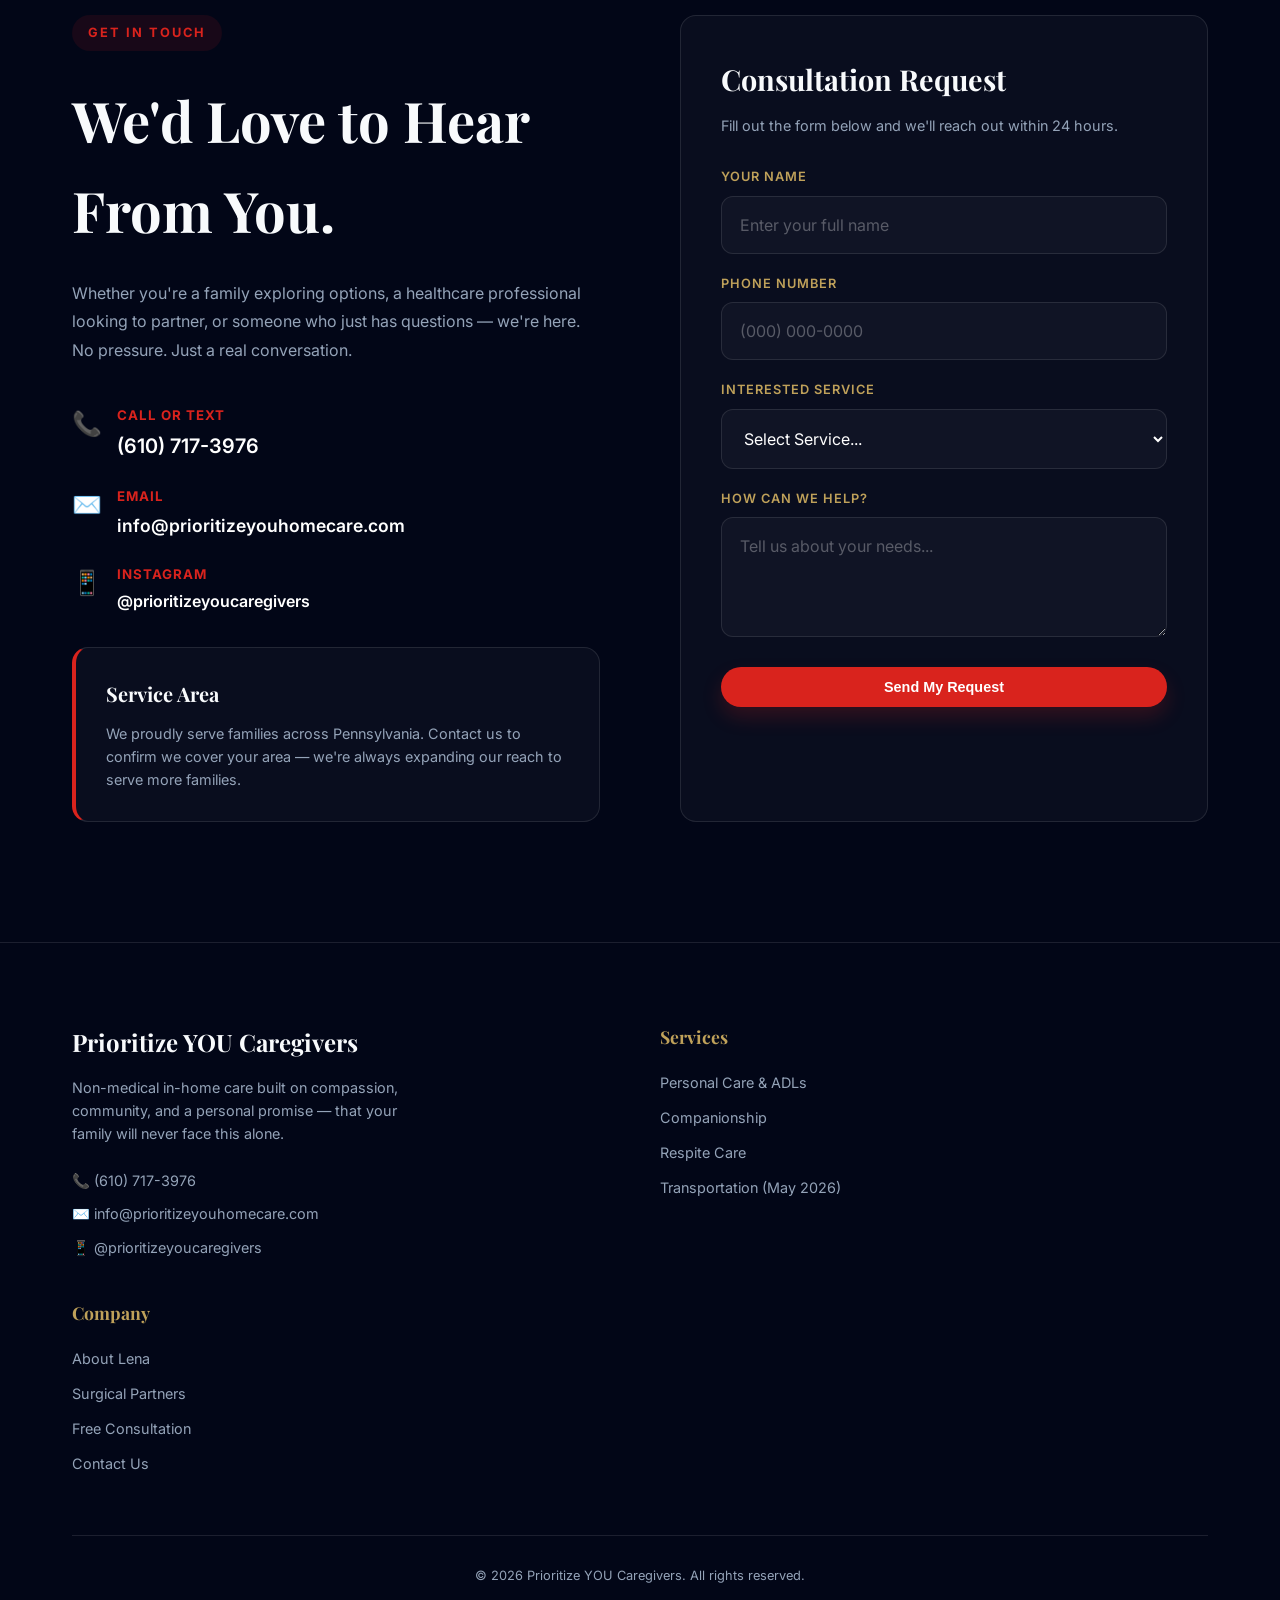
